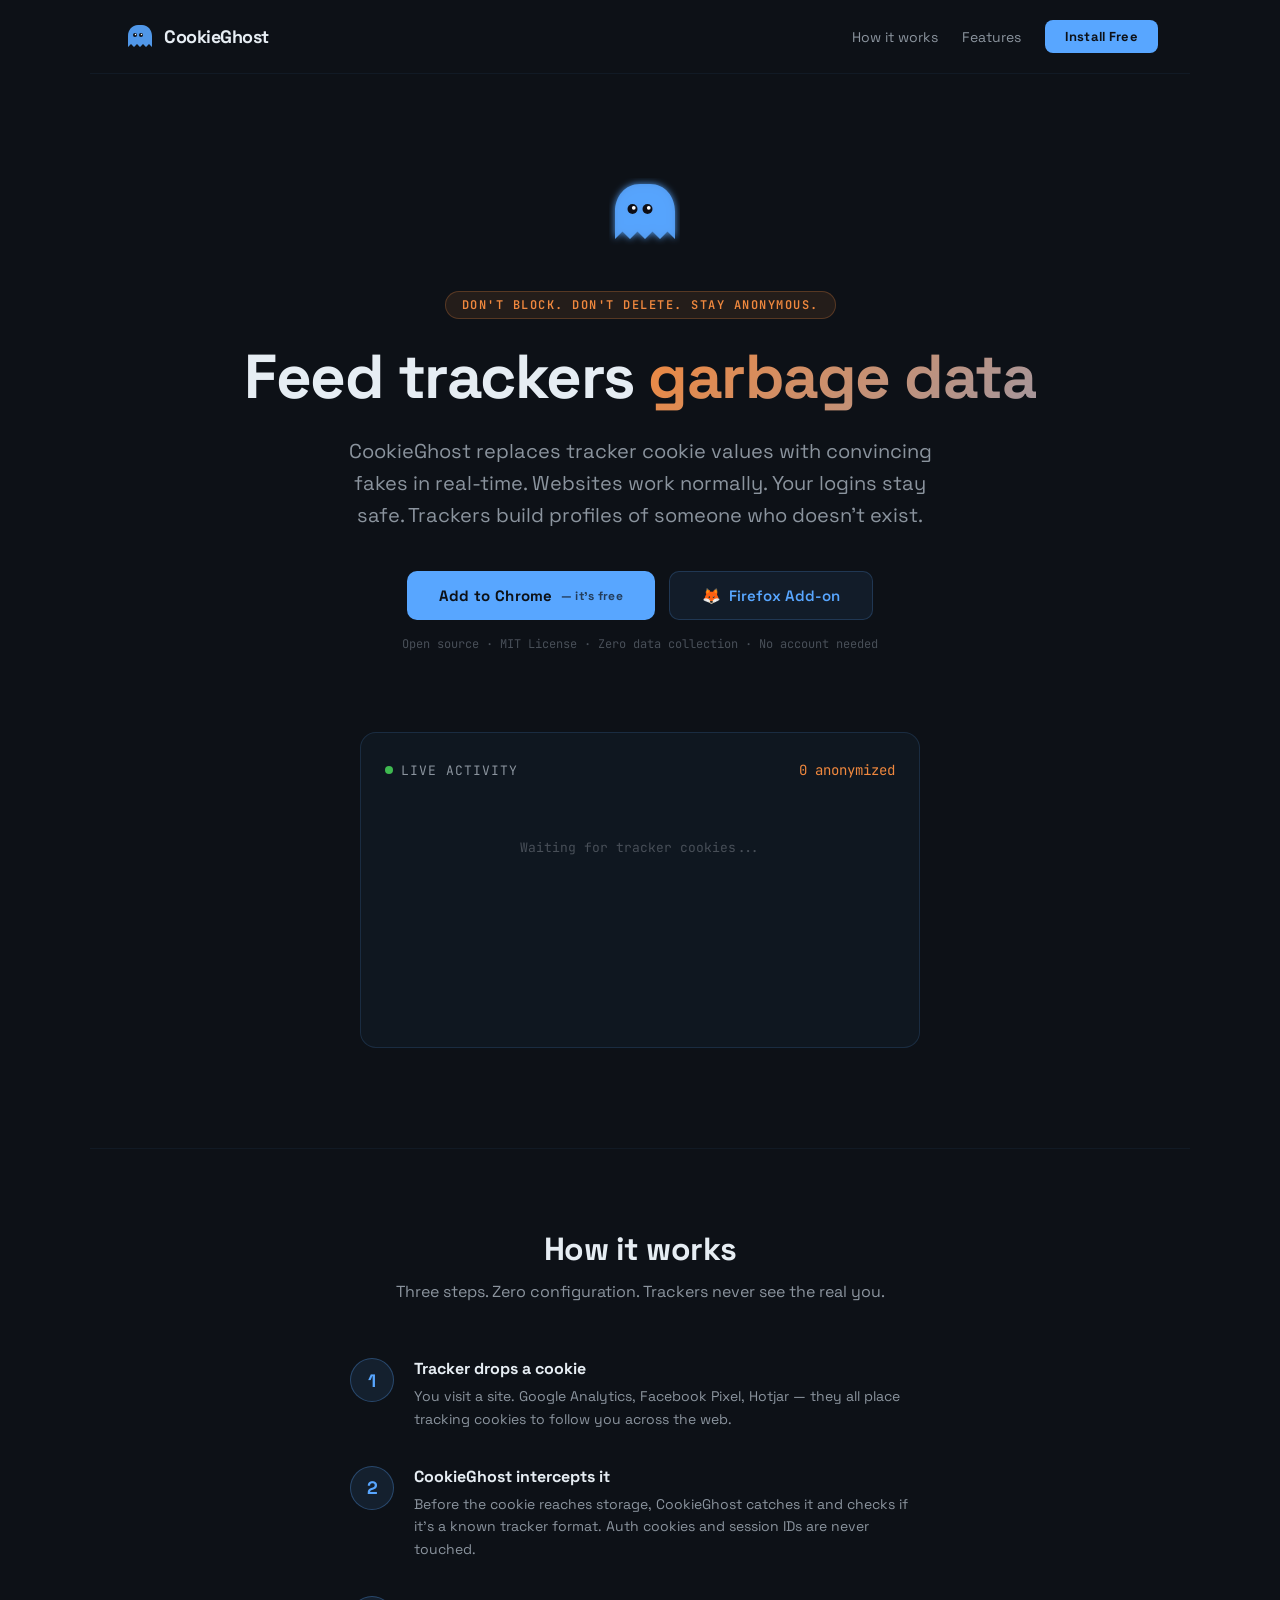
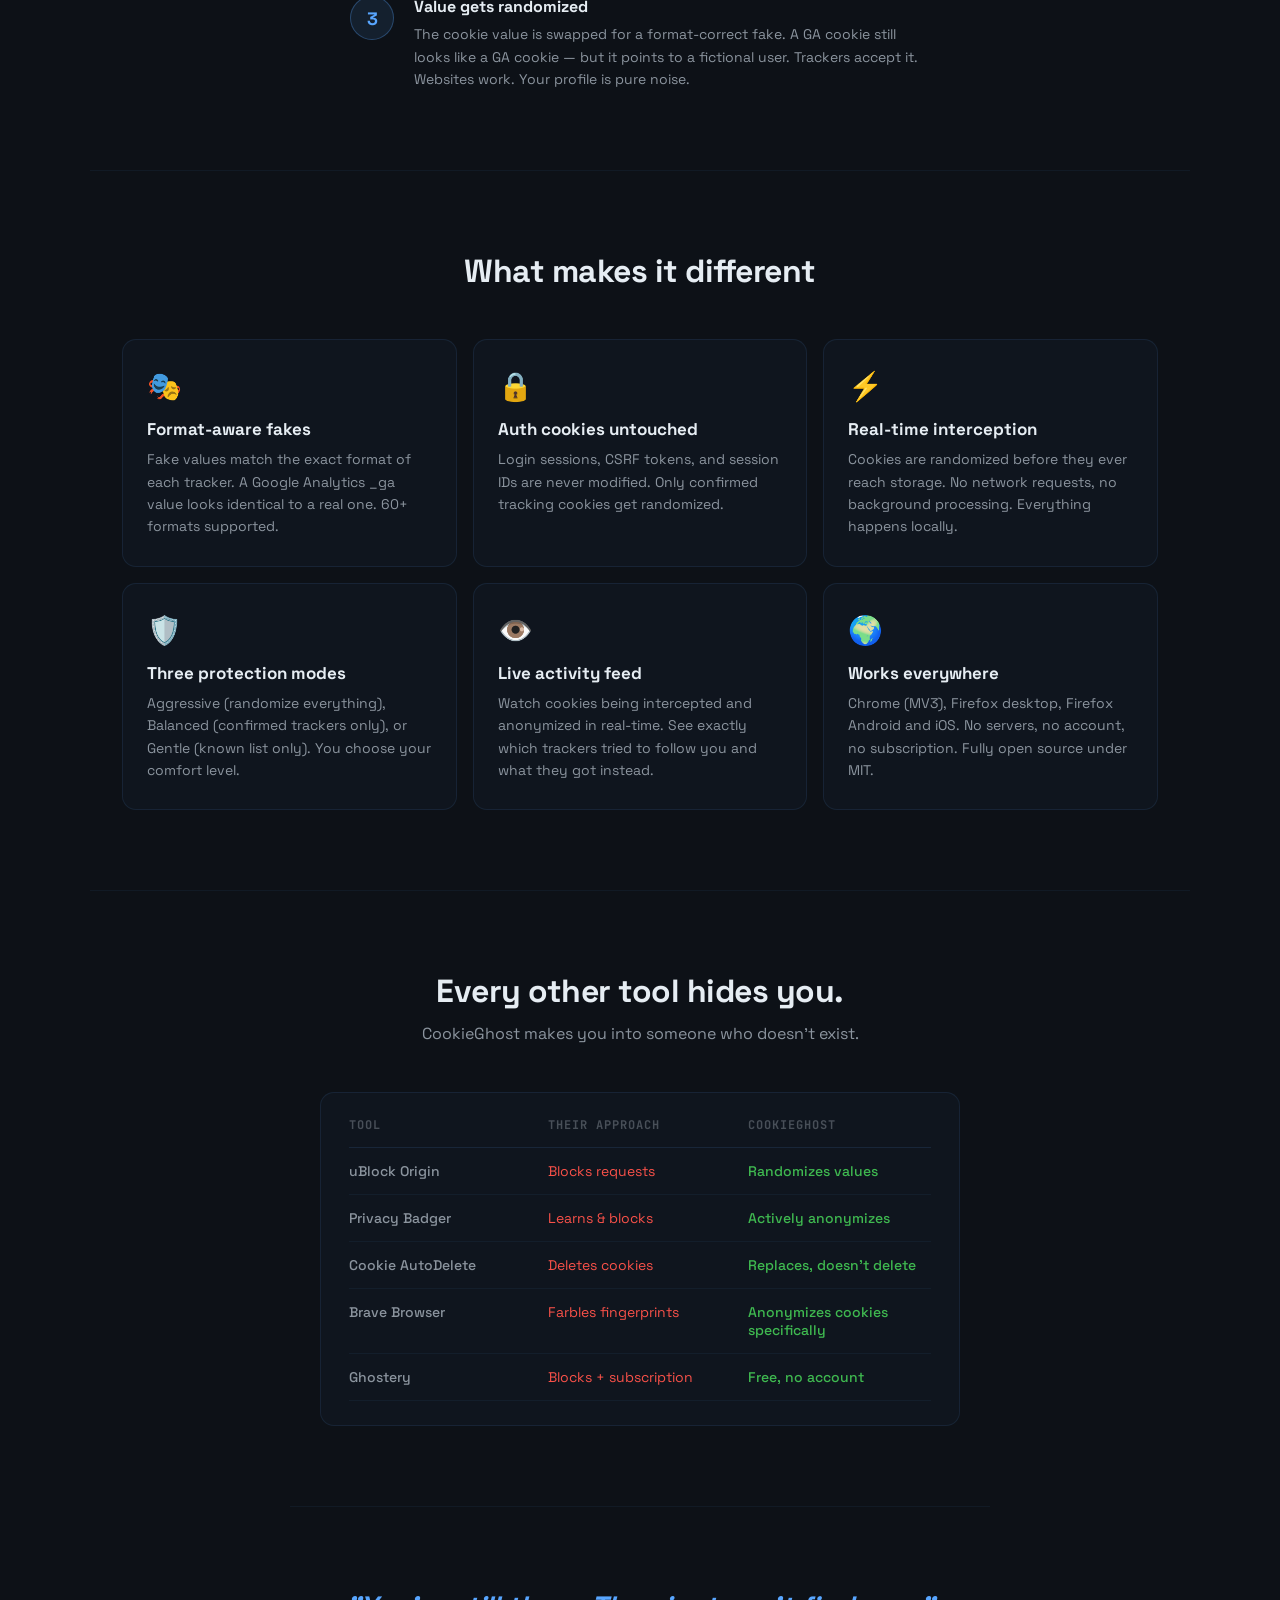
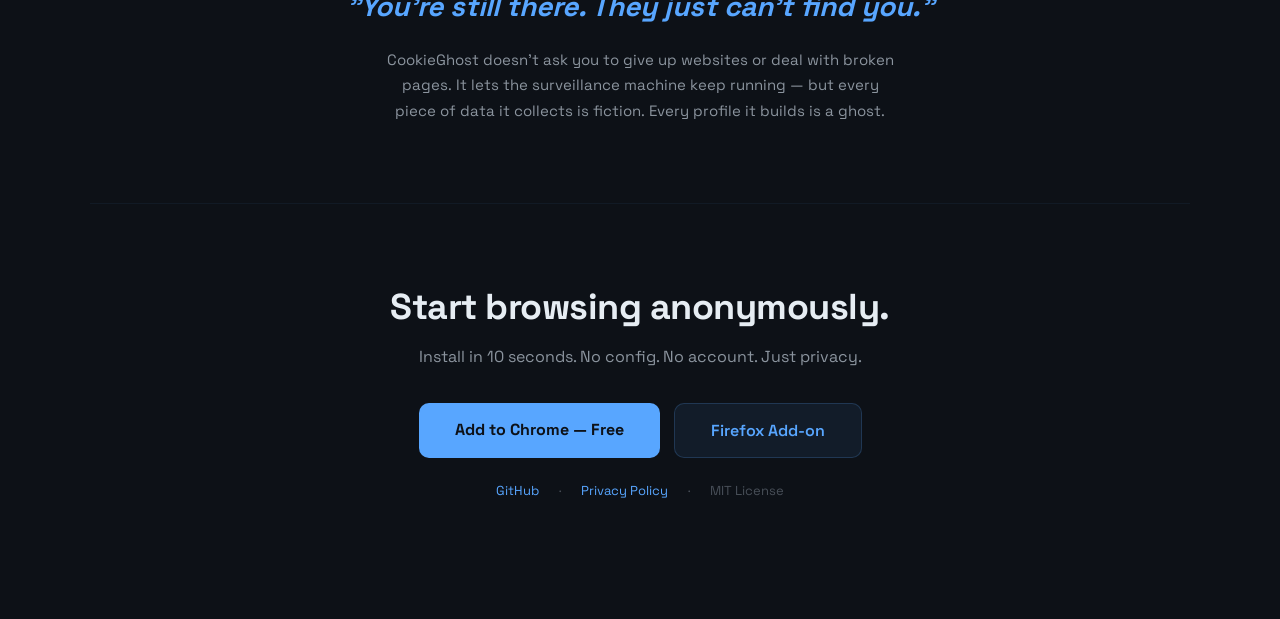
==== index.html @ f83398d9 "Deploy landing page + full extension source v1.0.1 - Landing page with dark borders, real store link" ====
<!doctype html>
<html lang="en">
  <head>
    <meta charset="UTF-8" />
    <meta name="viewport" content="width=device-width, initial-scale=1.0" />
    <title>CookieGhost — Feed trackers garbage data</title>
    <meta name="description" content="CookieGhost replaces tracker cookie values with convincing fakes in real-time. Websites work normally. Trackers build profiles of someone who doesn't exist." />
    <script type="module" crossorigin src="/assets/index-dcRKwsRM.js"></script>
  </head>
  <body>
    <div id="root"></div>
  </body>
</html>
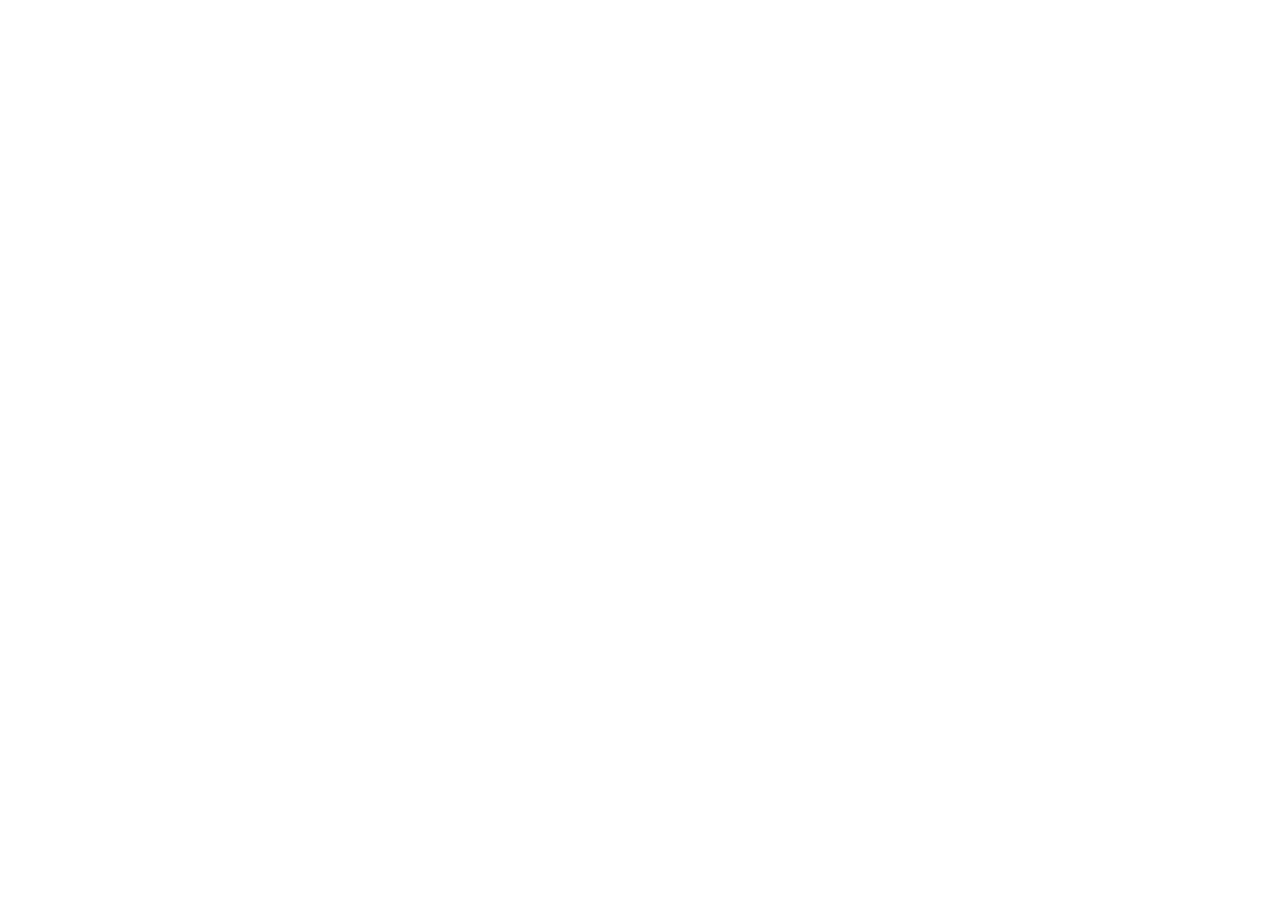
==== commit 5647c68d: "Fix GitHub Pages blank page: set Vite base to /CookieGhost/ Co-Authored-By: Claude Sonnet 4.6 <norep" ====
--- a/index.html
+++ b/index.html
@@ -5,7 +5,7 @@
     <meta name="viewport" content="width=device-width, initial-scale=1.0" />
     <title>CookieGhost — Feed trackers garbage data</title>
     <meta name="description" content="CookieGhost replaces tracker cookie values with convincing fakes in real-time. Websites work normally. Trackers build profiles of someone who doesn't exist." />
-    <script type="module" crossorigin src="/assets/index-dcRKwsRM.js"></script>
+    <script type="module" crossorigin src="/CookieGhost/assets/index-dcRKwsRM.js"></script>
   </head>
   <body>
     <div id="root"></div>
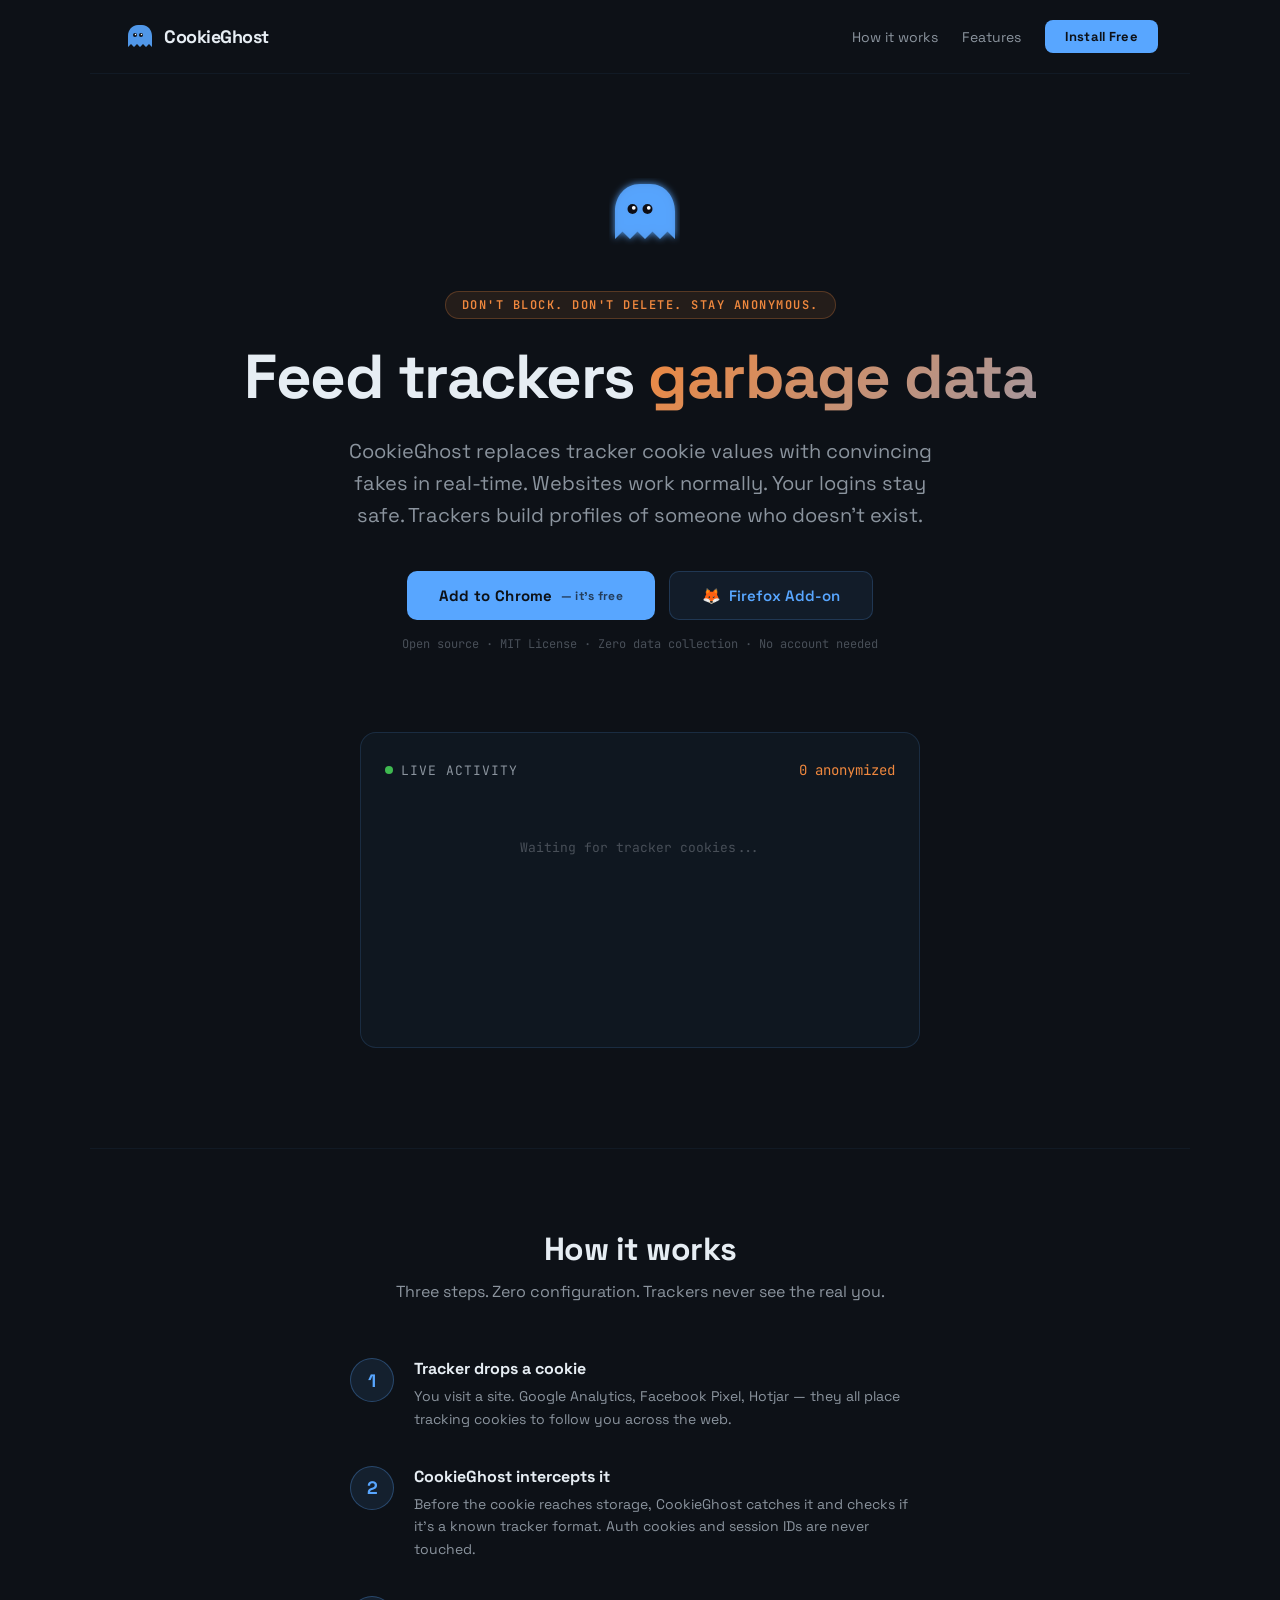
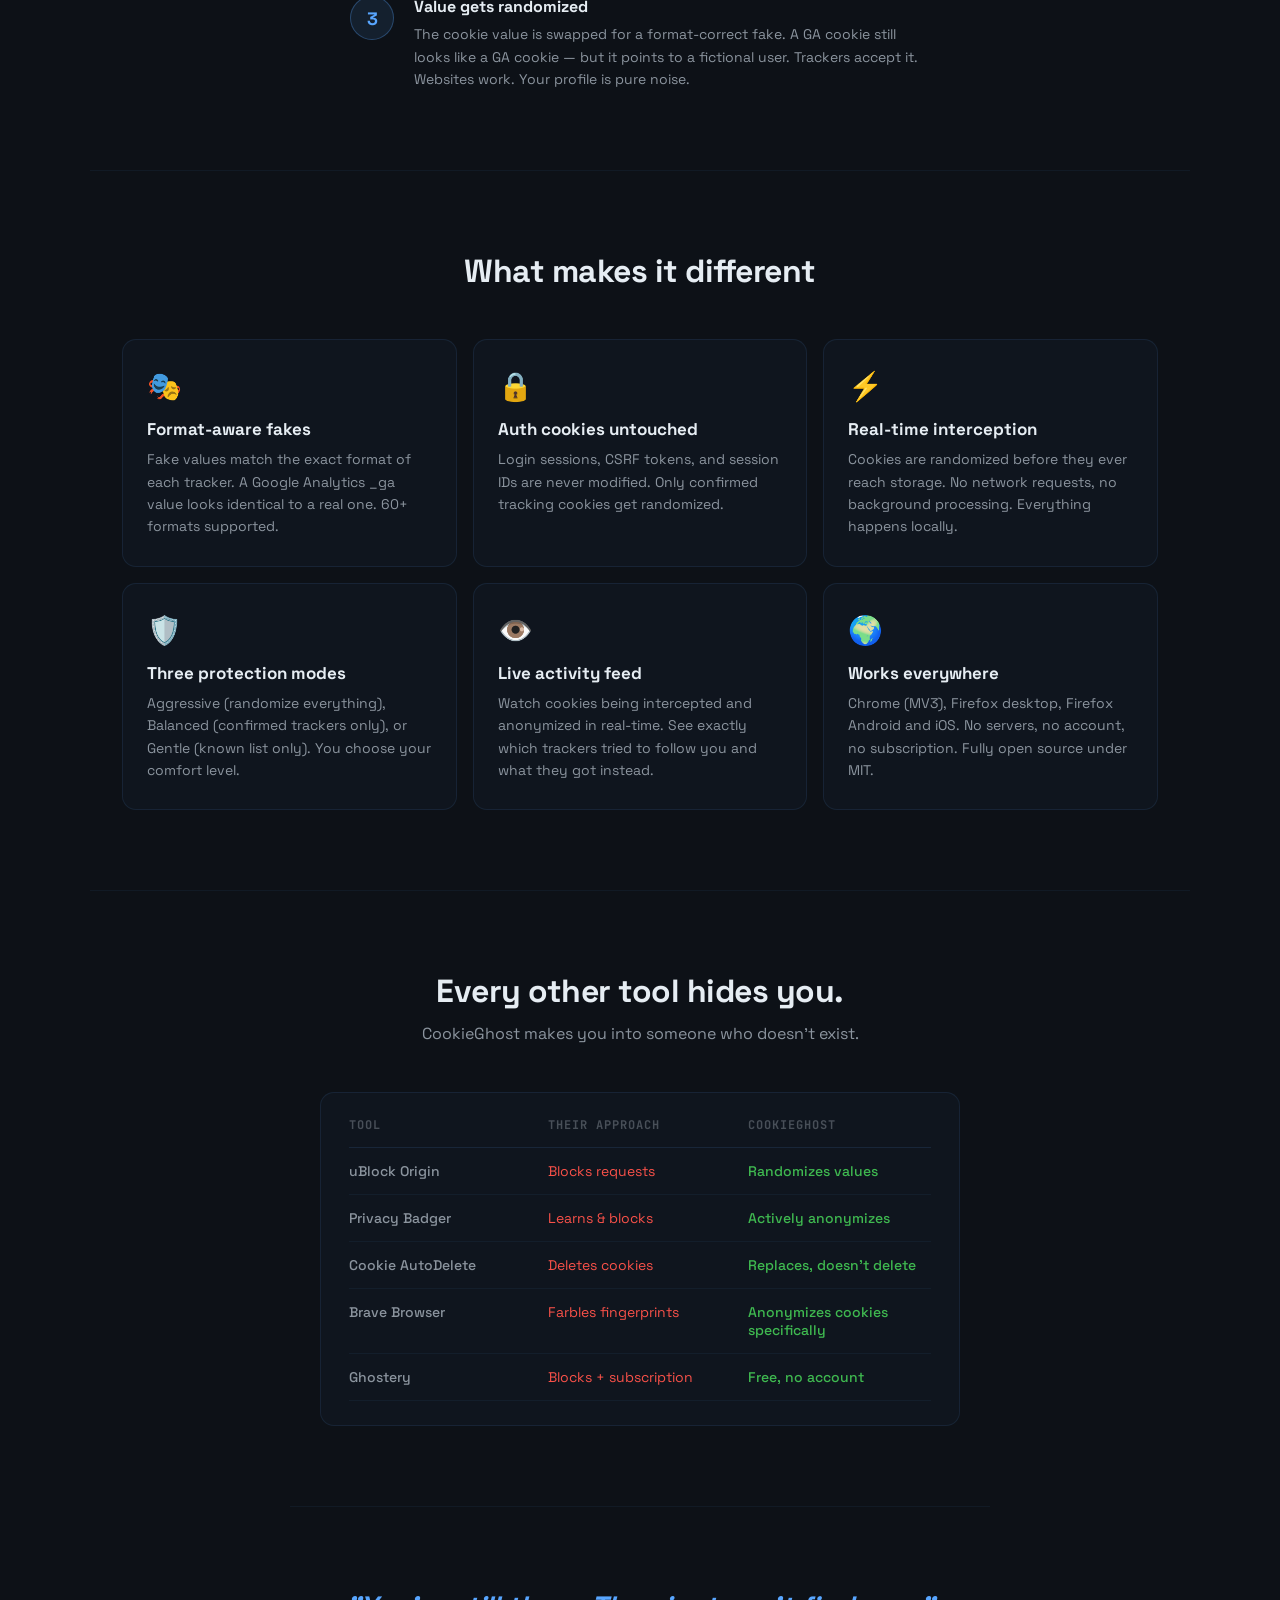
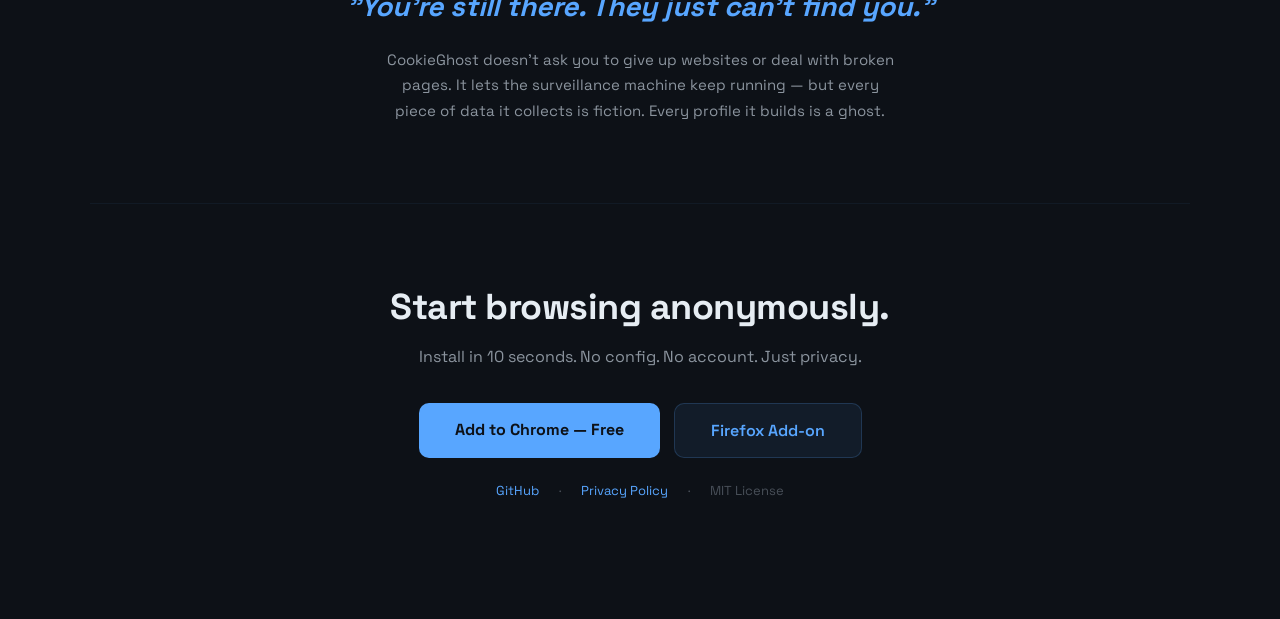
==== commit 9208c8c2: "Fix Vercel deploy: base / + add vercel.json config Co-Authored-By: Claude Sonnet 4.6 <noreply@anthro" ====
--- a/index.html
+++ b/index.html
@@ -5,7 +5,7 @@
     <meta name="viewport" content="width=device-width, initial-scale=1.0" />
     <title>CookieGhost — Feed trackers garbage data</title>
     <meta name="description" content="CookieGhost replaces tracker cookie values with convincing fakes in real-time. Websites work normally. Trackers build profiles of someone who doesn't exist." />
-    <script type="module" crossorigin src="/CookieGhost/assets/index-dcRKwsRM.js"></script>
+    <script type="module" crossorigin src="/assets/index-dcRKwsRM.js"></script>
   </head>
   <body>
     <div id="root"></div>
